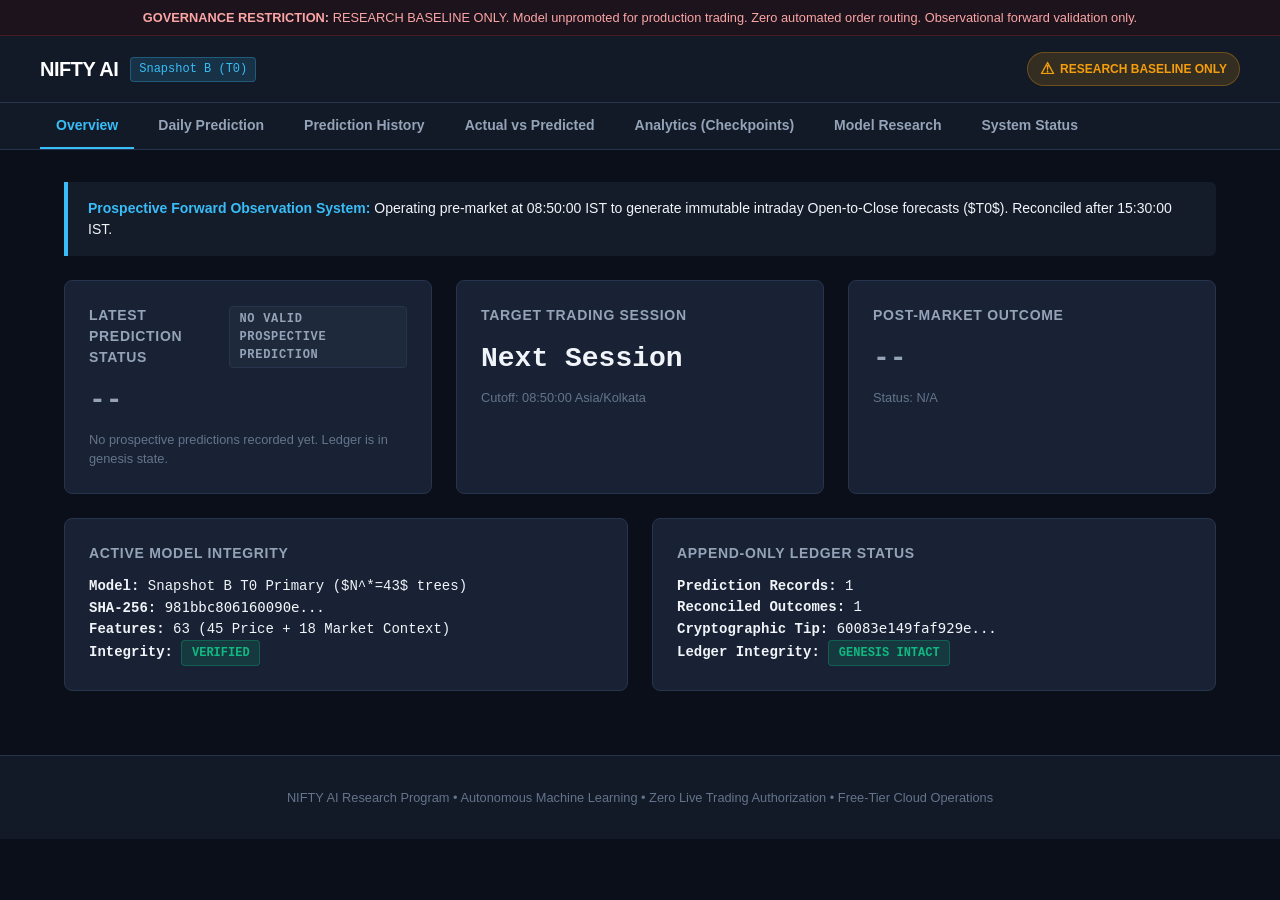
==== web/index.html @ 85183d23 "feat(phase16): connect verified NIFTY AI project to GitHub" ====
<!DOCTYPE html>
<html lang="en">
<head>
  <meta charset="UTF-8">
  <meta name="viewport" content="width=device-width, initial-scale=1.0">
  <title>NIFTY AI — Forward Research Shadow Dashboard</title>
  <link rel="stylesheet" href="style.css">
</head>
<body>

  <!-- Disclaimer Banner -->
  <div class="disclaimer-banner">
    <strong>GOVERNANCE RESTRICTION:</strong> RESEARCH BASELINE ONLY. Model unpromoted for production trading. Zero automated order routing. Observational forward validation only.
  </div>

  <!-- Header -->
  <header>
    <div class="header-container">
      <div class="logo-area">
        <span class="logo-title">NIFTY AI</span>
        <span class="logo-tag">Snapshot B (T0)</span>
      </div>
      <div class="governance-pill">
        <span style="font-size: 1rem;">&#9888;</span> RESEARCH BASELINE ONLY
      </div>
    </div>
  </header>

  <!-- Navigation Bar -->
  <nav class="tab-nav">
    <div class="nav-container">
      <button class="nav-btn active" data-tab="tab-overview">Overview</button>
      <button class="nav-btn" data-tab="tab-daily">Daily Prediction</button>
      <button class="nav-btn" data-tab="tab-history">Prediction History</button>
      <button class="nav-btn" data-tab="tab-actual-vs-pred">Actual vs Predicted</button>
      <button class="nav-btn" data-tab="tab-analytics">Analytics (Checkpoints)</button>
      <button class="nav-btn" data-tab="tab-research">Model Research</button>
      <button class="nav-btn" data-tab="tab-status">System Status</button>
    </div>
  </nav>

  <!-- Main Content -->
  <main class="main-content">

    <!-- 1. Overview Tab -->
    <section id="tab-overview" class="tab-pane active">
      <div class="callout">
        <strong>Prospective Forward Observation System:</strong> Operating pre-market at 08:50:00 IST to generate immutable intraday Open-to-Close forecasts ($T0$). Reconciled after 15:30:00 IST.
      </div>

      <div class="grid-3">
        <div class="card">
          <div class="card-title">Latest Prediction Status <span id="overview-badge" class="status-badge badge-neutral">LOADING</span></div>
          <div id="overview-pred-val" class="card-value val-neutral">--</div>
          <div id="overview-pred-bps" class="card-subtext">Awaiting live prospective capture</div>
        </div>

        <div class="card">
          <div class="card-title">Target Trading Session</div>
          <div id="overview-target-date" class="card-value font-mono">--</div>
          <div id="overview-cutoff" class="card-subtext">Cutoff: 08:50:00 Asia/Kolkata</div>
        </div>

        <div class="card">
          <div class="card-title">Post-Market Outcome</div>
          <div id="overview-outcome-val" class="card-value val-neutral">--</div>
          <div id="overview-outcome-status" class="card-subtext">Status: N/A</div>
        </div>
      </div>

      <div class="grid-2">
        <div class="card">
          <div class="card-title">Active Model Integrity</div>
          <div style="font-family: var(--font-mono); font-size: 0.875rem; margin-top: 0.5rem;">
            <div><strong>Model:</strong> Snapshot B T0 Primary ($N^*=43$ trees)</div>
            <div><strong>SHA-256:</strong> <code id="overview-model-hash">981bbc80...</code></div>
            <div><strong>Features:</strong> 63 (45 Price + 18 Market Context)</div>
            <div><strong>Integrity:</strong> <span id="overview-model-intact" class="status-badge badge-valid">VERIFIED</span></div>
          </div>
        </div>

        <div class="card">
          <div class="card-title">Append-Only Ledger Status</div>
          <div style="font-family: var(--font-mono); font-size: 0.875rem; margin-top: 0.5rem;">
            <div><strong>Prediction Records:</strong> <span id="overview-pred-count">0</span></div>
            <div><strong>Reconciled Outcomes:</strong> <span id="overview-out-count">0</span></div>
            <div><strong>Cryptographic Tip:</strong> <code id="overview-tip-hash">00000000...</code></div>
            <div><strong>Ledger Integrity:</strong> <span id="overview-ledger-intact" class="status-badge badge-valid">GENESIS INTACT</span></div>
          </div>
        </div>
      </div>
    </section>

    <!-- 2. Daily Prediction Tab -->
    <section id="tab-daily" class="tab-pane">
      <div class="card" style="margin-bottom: 1.5rem;">
        <div class="card-title">Snapshot B Point-in-Time Prediction</div>
        <div class="grid-3" style="margin-top: 1rem;">
          <div>
            <div class="card-subtext">Expected Return ($T0$)</div>
            <div id="daily-pred-return" class="card-value">--</div>
          </div>
          <div>
            <div class="card-subtext">Expected Return (Basis Points)</div>
            <div id="daily-pred-bps" class="card-value">--</div>
          </div>
          <div>
            <div class="card-subtext">Directional Bias</div>
            <div id="daily-dir-bias" class="card-value">--</div>
          </div>
        </div>

        <div style="margin-top: 1.5rem; border-top: 1px solid var(--border-color); padding-top: 1rem; font-size: 0.85rem; font-family: var(--font-mono);">
          <div class="grid-2">
            <div>
              <div><strong>Target Session:</strong> <span id="daily-target-date">--</span></div>
              <div><strong>Prediction Cutoff:</strong> 08:50:00 Asia/Kolkata</div>
              <div><strong>Generated At:</strong> <span id="daily-generated-at">--</span></div>
            </div>
            <div>
              <div><strong>Prediction ID:</strong> <span id="daily-pred-id">--</span></div>
              <div><strong>Validation Status:</strong> <span id="daily-val-status">--</span></div>
              <div><strong>Outcome Status:</strong> <span id="daily-out-status">--</span></div>
            </div>
          </div>
        </div>
      </div>
    </section>

    <!-- 3. Prediction History Tab -->
    <section id="tab-history" class="tab-pane">
      <h3 style="margin-bottom: 1rem; font-size: 1.1rem;">Prospective Prediction Ledger History</h3>
      <div class="table-wrapper">
        <table class="data-table">
          <thead>
            <tr>
              <th>Prediction Date</th>
              <th>Target Date</th>
              <th>Predicted T0</th>
              <th>Basis Points</th>
              <th>Direction</th>
              <th>Status</th>
              <th>Record Hash</th>
            </tr>
          </thead>
          <tbody id="history-table-body">
            <tr><td colspan="7" style="text-align: center; color: var(--text-dim);">No prospective predictions recorded yet. Ledger is in genesis state.</td></tr>
          </tbody>
        </table>
      </div>
    </section>

    <!-- 4. Actual vs Predicted Tab -->
    <section id="tab-actual-vs-pred" class="tab-pane">
      <h3 style="margin-bottom: 1rem; font-size: 1.1rem;">Reconciled Outcomes & Prediction Errors</h3>
      <div class="table-wrapper">
        <table class="data-table">
          <thead>
            <tr>
              <th>Session Date</th>
              <th>Predicted T0 (bps)</th>
              <th>Actual Open</th>
              <th>Actual Close</th>
              <th>Actual T0 (bps)</th>
              <th>Error (bps)</th>
              <th>Direction Match</th>
            </tr>
          </thead>
          <tbody id="actual-table-body">
            <tr><td colspan="7" style="text-align: center; color: var(--text-dim);">No reconciled session pairs available yet.</td></tr>
          </tbody>
        </table>
      </div>
    </section>

    <!-- 5. Analytics Tab -->
    <section id="tab-analytics" class="tab-pane">
      <div class="callout">
        <strong>Observation Checkpoints:</strong> Formal evaluations are scheduled at $N=60$ (Operational Review), $N=120$ (Interim Descriptive Review), and $N=252$ (Annual Econometric Evaluation). Prospective statistics are isolated from historical retrospective holdouts.
      </div>

      <div class="grid-4">
        <div class="card">
          <div class="card-title">Prospective Sample Size</div>
          <div id="analytics-n" class="card-value font-mono">0</div>
          <div class="card-subtext">Milestone: 0 / 60 Sessions</div>
        </div>
        <div class="card">
          <div class="card-title">Pearson IC ($r_p$)</div>
          <div id="analytics-ic" class="card-value font-mono">N/A</div>
          <div class="card-subtext">Min sample required: N &ge; 30</div>
        </div>
        <div class="card">
          <div class="card-title">Model MAE</div>
          <div id="analytics-mae" class="card-value font-mono">N/A</div>
          <div class="card-subtext">Zero Benchmark: 50.30 bps</div>
        </div>
        <div class="card">
          <div class="card-title">Directional Accuracy</div>
          <div id="analytics-mda" class="card-value font-mono">N/A</div>
          <div class="card-subtext">Always Short: 51.91%</div>
        </div>
      </div>
    </section>

    <!-- 6. Model Research Tab -->
    <section id="tab-research" class="tab-pane">
      <div class="card" style="margin-bottom: 1.5rem;">
        <div class="card-title">Model Specification & Research Classification</div>
        <div style="font-family: var(--font-mono); font-size: 0.875rem; line-height: 1.8;">
          <div><strong>Classification:</strong> <span class="governance-pill">RESEARCH BASELINE ONLY</span></div>
          <div><strong>Production Promotion:</strong> STRICTLY REJECTED (Phase 13 Step 5 Decision Gate)</div>
          <div><strong>Live Trading:</strong> STRICTLY DISQUALIFIED (Zero Live Orders)</div>
          <div><strong>Algorithm:</strong> XGBoost Regressor (<code>xgboost.XGBRegressor</code>)</div>
          <div><strong>Frozen Trees:</strong> $N^* = 43$ estimators</div>
          <div><strong>Features:</strong> 63 Canonical (45 Price + 18 Context, 0 News, 0 Volume, 0 Flow)</div>
          <div><strong>Prediction Cutoff:</strong> 08:50:00 Asia/Kolkata</div>
          <div><strong>Target Formula:</strong> $T0 = (\text{Close} / \text{Open}) - 1$</div>
          <div><strong>Training Window:</strong> 2008-07-08 through 2021-12-31 ($N=3,299$ sessions)</div>
        </div>
      </div>

      <div class="card">
        <div class="card-title">Phase 13 Retrospective Out-of-Sample Findings (2022–2026, N=1,154)</div>
        <div style="font-size: 0.85rem; color: var(--text-muted); line-height: 1.6;">
          <p style="margin-bottom: 0.5rem;">The post-2022 dataset was classified as <strong>Previously Exposed Retrospective Evaluation Data</strong> following historical audit. Retrospective diagnostic results confirmed:</p>
          <ul style="margin-left: 1.5rem; margin-bottom: 0.5rem;">
            <li>Pearson IC = +0.0201 ($p = 0.4945$, non-significant at $\alpha = 0.05$).</li>
            <li>Incremental $R^2 = -0.00357$ vs historical training mean baseline.</li>
            <li>Net annualized return at 10 bps friction = -13.96% (Sharpe -1.348, Max Drawdown -54.05%).</li>
          </ul>
          <p>These findings conclusively disqualified the model from commercial execution, justifying its permanent status as an immutable forward research baseline.</p>
        </div>
      </div>
    </section>

    <!-- 7. System Status Tab -->
    <section id="tab-status" class="tab-pane">
      <div class="grid-2">
        <div class="card">
          <div class="card-title">Automated Cloud Operations</div>
          <div style="font-family: var(--font-mono); font-size: 0.85rem; line-height: 1.8;">
            <div><strong>Scheduler:</strong> GitHub Actions Cron (Asia/Kolkata)</div>
            <div><strong>Morning Trigger:</strong> 08:35 AM IST (Pre-market prep)</div>
            <div><strong>Afternoon Trigger:</strong> 03:40 PM IST (Reconciliation)</div>
            <div><strong>Current State:</strong> <span id="status-system-state">IMPLEMENTED — WAITING FOR LIVE INPUT</span></div>
            <div><strong>Last Updated (UTC):</strong> <span id="status-last-updated">--</span></div>
          </div>
        </div>

        <div class="card">
          <div class="card-title">Cryptographic Ledger Health</div>
          <div style="font-family: var(--font-mono); font-size: 0.85rem; line-height: 1.8;">
            <div><strong>Hash Chaining:</strong> SHA-256 (Genesis rooted)</div>
            <div><strong>Chain Status:</strong> <span id="status-chain-valid" class="status-badge badge-valid">INTACT</span></div>
            <div><strong>Current Tip Hash:</strong> <code id="status-tip-hash">00000000...</code></div>
            <div><strong>Idempotency:</strong> Active (Duplicate detection enforced)</div>
          </div>
        </div>
      </div>
    </section>

  </main>

  <!-- Footer -->
  <footer>
    <div style="max-width: 1200px; margin: 0 auto;">
      NIFTY AI Research Program &bull; Autonomous Machine Learning &bull; Zero Live Trading Authorization &bull; Free-Tier Cloud Operations
    </div>
  </footer>

  <script src="app.js"></script>
</body>
</html>
---- web/style.css ----
/* NIFTY AI Professional Financial Analytics Dashboard Stylesheet */
:root {
  --bg-primary: #0b0f19;
  --bg-secondary: #121927;
  --bg-card: #182234;
  --bg-card-hover: #1f2c42;
  --border-color: #26354d;
  --text-main: #f1f5f9;
  --text-muted: #94a3b8;
  --text-dim: #64748b;
  --accent-blue: #38bdf8;
  --accent-indigo: #6366f1;
  --color-positive: #10b981;
  --color-negative: #ef4444;
  --color-neutral: #64748b;
  --color-warning: #f59e0b;
  --badge-bg: #1e293b;
  --font-mono: ui-monospace, SFMono-Regular, Menlo, Monaco, Consolas, "Liberation Mono", "Courier New", monospace;
  --font-sans: -apple-system, BlinkMacSystemFont, "Segoe UI", Roboto, Helvetica, Arial, sans-serif;
}

* {
  box-sizing: border-box;
  margin: 0;
  padding: 0;
}

body {
  background-color: var(--bg-primary);
  color: var(--text-main);
  font-family: var(--font-sans);
  line-height: 1.5;
  min-height: 100vh;
}

/* Header & Banner */
header {
  background-color: var(--bg-secondary);
  border-bottom: 1px solid var(--border-color);
  padding: 1rem 2rem;
}

.header-container {
  max-width: 1200px;
  margin: 0 auto;
  display: flex;
  justify-content: space-between;
  align-items: center;
  flex-wrap: wrap;
  gap: 1rem;
}

.logo-area {
  display: flex;
  align-items: center;
  gap: 0.75rem;
}

.logo-title {
  font-size: 1.25rem;
  font-weight: 700;
  letter-spacing: -0.025em;
  color: #fff;
}

.logo-tag {
  background: rgba(56, 189, 248, 0.15);
  color: var(--accent-blue);
  border: 1px solid rgba(56, 189, 248, 0.3);
  font-size: 0.75rem;
  font-family: var(--font-mono);
  padding: 0.15rem 0.5rem;
  border-radius: 4px;
}

.governance-pill {
  background: rgba(245, 158, 11, 0.15);
  color: var(--color-warning);
  border: 1px solid rgba(245, 158, 11, 0.3);
  font-size: 0.75rem;
  font-weight: 600;
  padding: 0.25rem 0.75rem;
  border-radius: 9999px;
  display: inline-flex;
  align-items: center;
  gap: 0.35rem;
}

.disclaimer-banner {
  background: rgba(239, 68, 68, 0.08);
  border-bottom: 1px solid rgba(239, 68, 68, 0.2);
  color: #fca5a5;
  font-size: 0.8rem;
  padding: 0.5rem 2rem;
  text-align: center;
}

/* Navigation Tabs */
nav.tab-nav {
  background: var(--bg-secondary);
  border-bottom: 1px solid var(--border-color);
  padding: 0 2rem;
  overflow-x: auto;
}

.nav-container {
  max-width: 1200px;
  margin: 0 auto;
  display: flex;
  gap: 0.5rem;
}

.nav-btn {
  background: none;
  border: none;
  color: var(--text-muted);
  font-size: 0.875rem;
  font-weight: 600;
  padding: 0.875rem 1rem;
  cursor: pointer;
  border-bottom: 2px solid transparent;
  transition: all 0.15s ease;
  white-space: nowrap;
}

.nav-btn:hover {
  color: var(--text-main);
}

.nav-btn.active {
  color: var(--accent-blue);
  border-bottom-color: var(--accent-blue);
}

/* Main Container */
main.main-content {
  max-width: 1200px;
  margin: 2rem auto;
  padding: 0 1.5rem;
}

.tab-pane {
  display: none;
}

.tab-pane.active {
  display: block;
}

/* Card Grids */
.grid-2 {
  display: grid;
  grid-template-columns: repeat(auto-fit, minmax(320px, 1fr));
  gap: 1.5rem;
  margin-bottom: 1.5rem;
}

.grid-3 {
  display: grid;
  grid-template-columns: repeat(auto-fit, minmax(280px, 1fr));
  gap: 1.5rem;
  margin-bottom: 1.5rem;
}

.grid-4 {
  display: grid;
  grid-template-columns: repeat(auto-fit, minmax(220px, 1fr));
  gap: 1rem;
  margin-bottom: 1.5rem;
}

/* Cards */
.card {
  background: var(--bg-card);
  border: 1px solid var(--border-color);
  border-radius: 8px;
  padding: 1.5rem;
  position: relative;
}

.card-title {
  font-size: 0.875rem;
  color: var(--text-muted);
  font-weight: 600;
  text-transform: uppercase;
  letter-spacing: 0.05em;
  margin-bottom: 0.75rem;
  display: flex;
  justify-content: space-between;
  align-items: center;
}

.card-value {
  font-size: 1.75rem;
  font-weight: 700;
  font-family: var(--font-mono);
  margin-bottom: 0.5rem;
}

.card-subtext {
  font-size: 0.8rem;
  color: var(--text-dim);
}

/* Badges & Status */
.status-badge {
  display: inline-block;
  padding: 0.2rem 0.6rem;
  border-radius: 4px;
  font-size: 0.75rem;
  font-weight: 700;
  font-family: var(--font-mono);
  text-transform: uppercase;
}

.badge-valid { background: rgba(16, 185, 129, 0.15); color: var(--color-positive); border: 1px solid rgba(16, 185, 129, 0.3); }
.badge-pending { background: rgba(245, 158, 11, 0.15); color: var(--color-warning); border: 1px solid rgba(245, 158, 11, 0.3); }
.badge-blocked { background: rgba(239, 68, 68, 0.15); color: var(--color-negative); border: 1px solid rgba(239, 68, 68, 0.3); }
.badge-neutral { background: var(--badge-bg); color: var(--text-muted); border: 1px solid var(--border-color); }

.val-positive { color: var(--color-positive); }
.val-negative { color: var(--color-negative); }
.val-neutral { color: var(--text-muted); }

/* Tables */
.table-wrapper {
  overflow-x: auto;
  border: 1px solid var(--border-color);
  border-radius: 8px;
  background: var(--bg-card);
}

table.data-table {
  width: 100%;
  border-collapse: collapse;
  font-size: 0.875rem;
  text-align: left;
}

table.data-table th {
  background: var(--bg-secondary);
  color: var(--text-muted);
  font-weight: 600;
  padding: 0.75rem 1rem;
  border-bottom: 1px solid var(--border-color);
  font-family: var(--font-mono);
  font-size: 0.75rem;
  text-transform: uppercase;
}

table.data-table td {
  padding: 0.75rem 1rem;
  border-bottom: 1px solid rgba(38, 53, 77, 0.5);
  font-family: var(--font-mono);
}

table.data-table tr:hover {
  background: var(--bg-card-hover);
}

/* Callout Box */
.callout {
  background: rgba(30, 41, 59, 0.5);
  border-left: 4px solid var(--accent-blue);
  padding: 1rem 1.25rem;
  border-radius: 0 6px 6px 0;
  margin-bottom: 1.5rem;
  font-size: 0.875rem;
  color: var(--text-main);
}

.callout strong {
  color: var(--accent-blue);
}

/* Footer */
footer {
  border-top: 1px solid var(--border-color);
  background: var(--bg-secondary);
  padding: 2rem;
  text-align: center;
  font-size: 0.8rem;
  color: var(--text-dim);
  margin-top: 4rem;
}

/* Responsive adjustments */
@media (max-width: 768px) {
  header { padding: 1rem; }
  main.main-content { padding: 0 1rem; }
  .grid-2, .grid-3, .grid-4 { grid-template-columns: 1fr; }
}
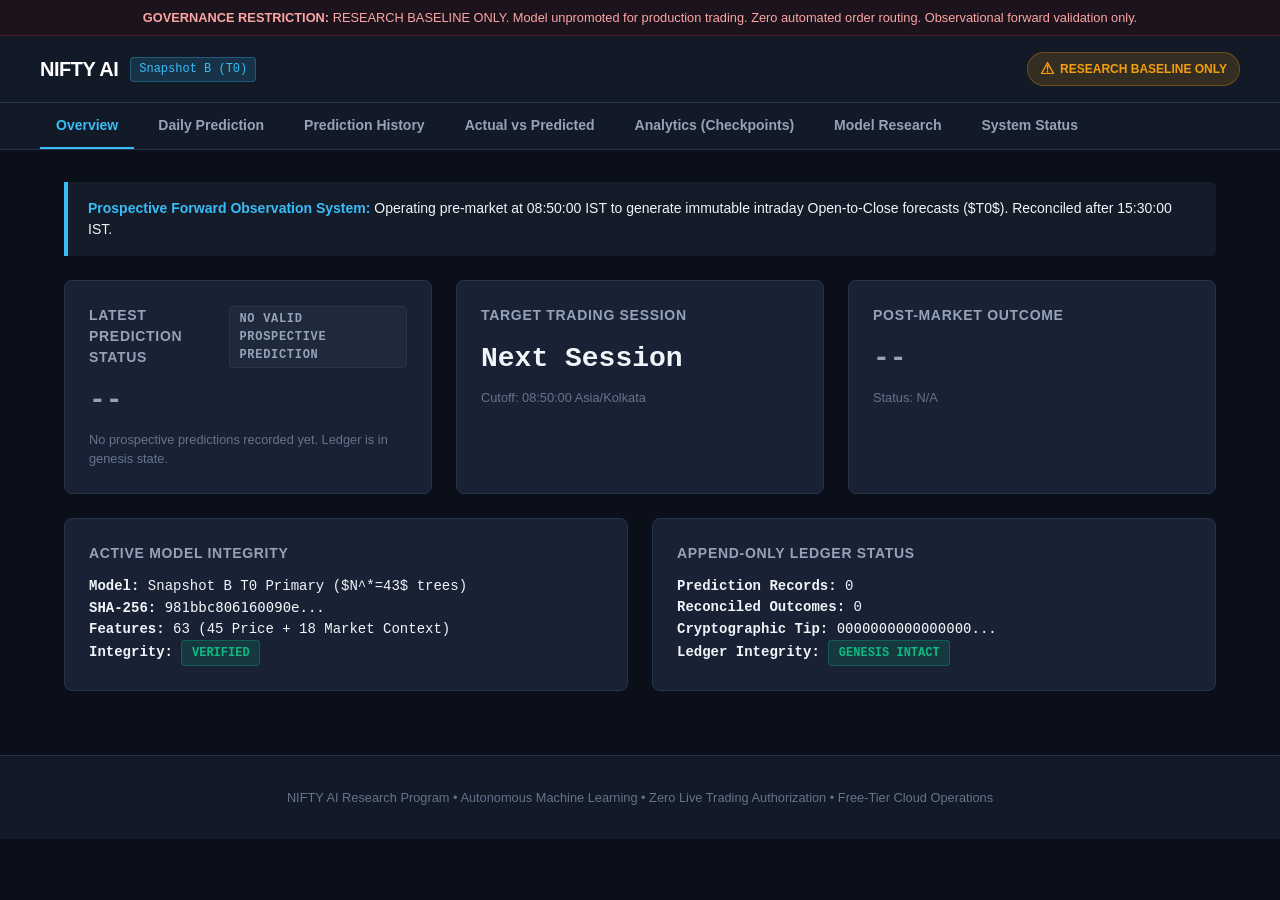
==== commit 9ced44be: "fix(phase16): sanitize workflow inputs, decouple pages deployment, and enforce git error handling" ====
--- a/web/index.html
+++ b/web/index.html
@@ -41,6 +41,9 @@
 
   <!-- Main Content -->
   <main class="main-content">
+
+    <!-- Critical Error Banner (Visible if data contracts fail to load) -->
+    <div id="error-banner" class="disclaimer-banner" style="display:none; background: #991b1b; color: #fecaca; margin-bottom: 1.5rem; border-color: #f87171;"></div>
 
     <!-- 1. Overview Tab -->
     <section id="tab-overview" class="tab-pane active">
